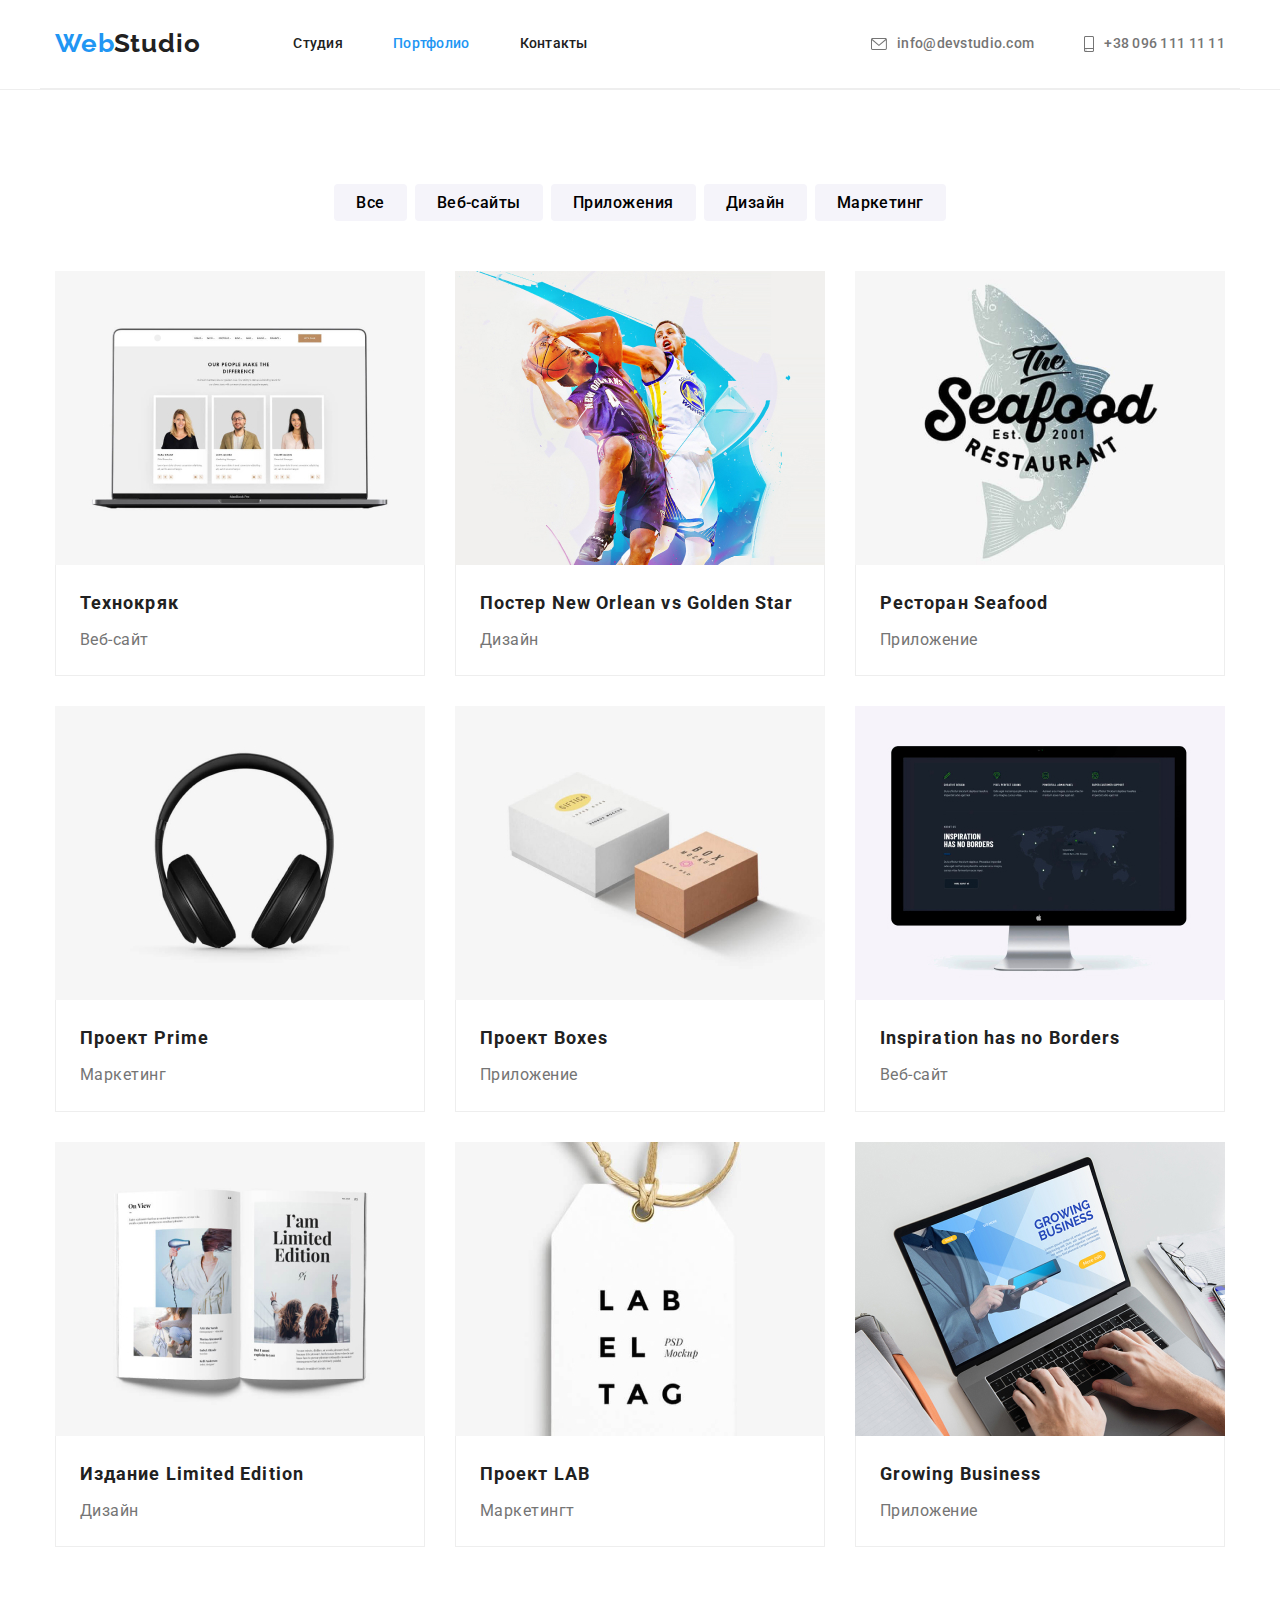
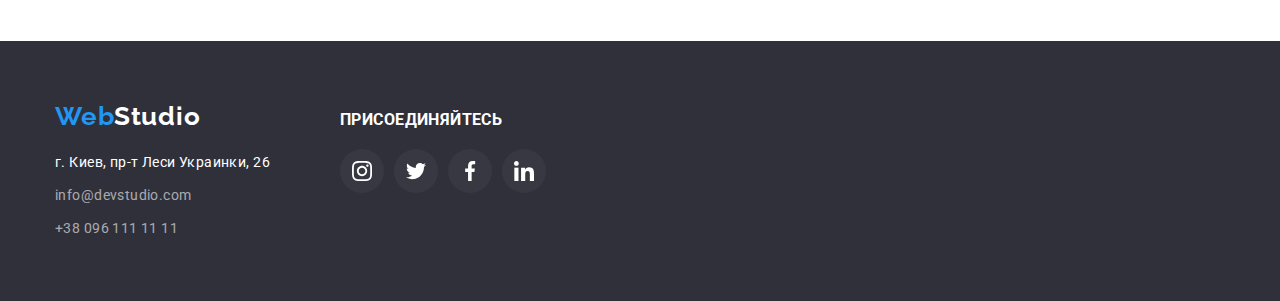
==== portfolio.html @ 9cc6665e "клонувала попередню роботу" ====
<!DOCTYPE html>
<html lang="ru">

<head>
    <meta charset="UTF-8">
    <meta http-equiv="X-UA-Compatible" content="IE=edge">
    <meta name="viewport" content="width=device-width, initial-scale=1.0">
    <title>homework#4</title>
    <link rel="stylesheet" href="https://fonts.googleapis.com/css2?family=Raleway:wght@700&family=Roboto:wght@400;500;700;900&display=swap">
    <link rel="stylesheet" href="https://cdnjs.cloudflare.com/ajax/libs/modern-normalize/1.1.0/modern-normalize.min.css">
    <link rel="stylesheet" href="./css/style.css" />
    
</head>
<body class="page">
    <!-- Шапка -->
    <header class="header">
        <div class="container header">
            <nav class="site-nav">
                <a class="logo" href="">
                    <span class="logo-accent">Web</span>
                    <span class="logo-black">Studio</span>
                </a>
        
                <ul class="link-list">
                    <li><a  class="link" href="./index.html">Студия</a></li>
                    <li><a id="portfolio" class="link" href="./portfolio.html">Портфолио</a></li>
                    <li><a class="link" href="./index.html">Контакты</a></li>
                </ul>
            </nav>
            <ul class="contact"> 
                <li><a class="contact-link icon-envelope" href="mailto:info@devstudio.com">
                        <svg class="envelope">
                            <use href="./images/icons.svg#icon-envelope-icon"></use>
                        </svg>
                        info@devstudio.com 
                    </a>
                </li>
                <li><a class="contact-link icon-smartphone" href="tel:+380961111111">
                    <svg class="smartphone">
                        <use href="./images/icons.svg#icon-smartphone-icon"></use>
                    </svg>
                    +38 096 111 11 11
                </a>
            </li>
            </ul>
        </div>
    </header>
            <!-- Project  -->
            <section class="section-project">
                <div class="container">
                    <h1 class="section-title hidden">Фильтр</h1>
                    <ul class="buttons-filter">
                        <li>
                            <button class="buttons" type="button" class="btn-filter">Все</button>
                        </li>
                        <li>
                            <button class="buttons" type="button">Веб-сайты</button>
                        </li>
                        <li>
                            <button class="buttons" type="button">Приложения</button>
                        </li>
                        <li>
                            <button class="buttons" type="button">Дизайн</button>
                        </li>
                        <li>
                            <button class="buttons" type="button">Маркетинг</button>
                        </li>
                    </ul>
                    <h1 class="section-title hidden">Наши работы</h1>
                    <ul class="project-list">
                        <li class="project-card">
                            <a href="./index.html">
                                <img src="./images/portfolio/img1.jpg" alt="Ноутбук з веб-сайтом" width="370" height="294">
                                <div class="text-box">
                                    <h2 class="project-name">Технокряк</h2> 
                                    <p class="project-direction">Веб-сайт</p>
                                </div>
                            </a>
                        </li>
                        <li class="project-card">
                            <a href="./index.html">
                                <img src="./images/portfolio/img2.jpg" alt="баскетбольні гравці" width="370" height="294">
                                <div class="text-box">
                                    <h2 class="project-name">Постер New Orlean vs Golden Star</h2>
                                    <p class="project-direction">Дизайн</p>
                                </div>
                            </a>
                        </li>
                        <li class="project-card">
                            <a href="./index.html">
                                <img src="./images/portfolio/img3.jpg" alt="риба з лого" width="370" height="294">
                                <div class="text-box">
                                    <h2 class="project-name">Ресторан Seafood</h2>
                                    <p class="project-direction">Приложение</p>
                                </div>
                            </a>
                        </li>
                        <li class="project-card">
                            <a href="./index.html">
                                <img src="./images/portfolio/img4.jpg" alt="Навушники" width="370" height="294">
                                <div class="text-box">
                                    <h2 class="project-name">Проект Prime</h2>
                                    <p class="project-direction">Маркетинг</p>
                                </div>
                            </a>
                        </li>
                        <li class="project-card">
                            <a href="./index.html">
                                <img src="./images/portfolio/img5.jpg" alt="дві коробки" width="370" height="294">
                                <div class="text-box">
                                    <h2 class="project-name">Проект Boxes</h2>
                                    <p class="project-direction">Приложение</p>
                                </div>
                            </a>
                        </li>
                        <li class="project-card">
                            <a href="./index.html">
                                <img src="./images/portfolio/img6.jpg" alt="Компютер Mac" width="370" height="294">
                                    <div class="text-box">
                                    <h2 class="project-name">Inspiration has no Borders</h2>
                                    <p class="project-direction">Веб-сайт</p>
                                </div>
                            </a>
                        </li>
                        <li class="project-card">
                            <a href="./index.html">
                                <img src="./images/portfolio/img7.jpg" alt="Журнал" width="370" height="294">
                                <div class="text-box">
                                    <h2 class="project-name">Издание Limited Edition</h2>
                                    <p class="project-direction">Дизайн</p>
                                </div>
                            </a>
                        </li>
                        <li class="project-card">
                            <a href="./index.html">
                                <img src="./images/portfolio/img8.jpg" alt="Візитка" width="370" height="294">
                                <div class="text-box">
                                    <h2 class="project-name">Проект LAB</h2>
                                    <p class="project-direction">Маркетингт</p>
                                </div>
                            </a>
                        </li>
                        <li class="project-card">
                            <a href="./index.html">
                                <img src="./images/portfolio/img9.jpg" alt="руки на ноутбуці" width="370" height="294">
                                <div class="text-box">
                                    <h2 class="project-name">Growing Business</h2>
                                    <p class="project-direction">Приложение</p>
                                </div>
                            </a>
                        </li>
                    </ul>
                </div>
            </section>
        <!-- Підвал -->
        <footer class="page-footer">
            <div class="container footer">
                <div class="address-footer">
                    <a class="logo-footer" href="">
                        <span class="logo-accent">Web</span>
                        <span class="logo-white">Studio</span>
                    </a>
                    
                    <address>
                        <ul class="adress-list">
                            <li><a  class="text-info" href="" rel="noopener noreferrer" target="_blank">г. Киев, пр-т Леси Украинки, 26</a></li>
                            <li>
                                <a class="info" href="mailto:info@devstudio.com">info@devstudio.com</a>
                            </li>
                            <li>
                                <a class="info" href="tel:+380961111111">+38 096 111 11 11</a>
                            </li>
                        </ul>
                    </address>
                </div>

                <div class="social-footer">
                    <h3 class="title">ПРИСОЕДИНЯЙТЕСЬ</h3>
                    <ul class="social-links">
                        <li><a class="link-icon" href="">
                                <svg class="instagram-footer" width="20px" height="20px">
                                    <use href="./images/icons.svg#icon-instagram-icon"></use>
                                </svg>
                            </a></li>
                        <li><a class="link-icon" href="">
                                <svg class="twitter-footer" width="20px" height="20px">
                                    <use href="./images/icons.svg#icon-twitter-icon"></use>
                                </svg>
                            </a>
                        </li>
                        <li><a class="link-icon" href="">
                                <svg class="facebook-footer" width="20px" height="20px">
                                    <use href="./images/icons.svg#icon-facebook-icon"></use>
                                </svg>
                            </a>
                        </li>
                        <li><a class="link-icon" href="">
                                <svg class="linkedin-footer" width="20px" height="20px">
                                    <use href="./images/icons.svg#icon-linkedin-icon"></use>
                                </svg>
                            </a>
                        </li>
                    </ul>
                </div>

            </div>
        </footer>
    </body>
</html>
---- css/style.css ----
/* основной цвет background: #212121; --title-text-color */

/* неактивные контакты, абзац и вторичный  background: #757575; --primari-text-color */

/* основной фон страницы background: #FFFFFF; --primari-white-color */

/* акцент background: #2196F3;--accent-color */
/* ховер героя backgraund: #188CE8; --hover-button */

/* фон шапки bgrcolor: #ececec; --header-bgrcolor */
/* фон героя и футер background: #2F303A; --hero-bgrcolor */
/* фон команда background: #F5F4FA; --staff-bdrcolor */

/* контакты в футере background: #FFFFFF99;   rgba(0, 0, 0, 0.6); --contact-footer */
/* bg-icon-footer: #ffffff0a; rgba(255, 255, 255, 0.1); --bg-icon-footer */
/* Border: #eeeeee; --border-box */
/* Bg-icon: #afb1b8; --bg-icon */
:root {
  --title-text-color: #212121;
  --primari-text-color: #757575;
  --primari-white-color: #ffffff;
  --accent-color: #2196f3;
  --header-bgrcolor: #ececec;
  --hero-bgrcolor: #2f303a;
  --staff-bdrcolor: #f5f4fa;
  --contact-footer: #ffffff99;
  --bg-icon-footer: #ffffff0a;
  --hover-button: #188ce8;
  --border-box: #eeeeee;
  --bg-icon: #afb1b8;
}

.page {
  background-color: var(--primari-white-color);
  color: var(--primari-text-color);

  font-family: Roboto, sans-serif;
  font-weight: 400;
  font-size: 14px;
  line-height: 1.17;
  letter-spacing: 0.03em;
}

ul {
  list-style: none;
  padding-left: 0px;
  margin-top: 0px;
  margin-bottom: 0px;
}
p {
  margin-top: 0px;
  margin-bottom: 0px;
}
img {
  display: block;
}

/* Header */
.header {
  border-bottom: 1px solid var(--border-box);
}
.container {
  width: 1200px;
  padding-left: 15px;
  padding-right: 15px;
  margin-left: auto;
  margin-right: auto;
}
/* Site-nav */
.logo-accent {
  margin-right: -4px;
  color: var(--accent-color);
}
.logo-black {
  color: var(--title-text-color);
}
.logo-white {
  color: var(--primari-white-color);
}

.logo-accent,
.logo-black,
.logo-white {
  font-family: Raleway, sans-serif;
  font-weight: 700;
  font-size: 26px;
  line-height: 1.17;
  letter-spacing: 0.03em;
}
.logo {
  display: inline-block;
}
.container.header {
  display: flex;
  align-items: center;
}
.site-nav {
  display: flex;
  align-items: center;
}
.link-list,
.contact {
  display: flex;
  margin: 0px;
  padding: 0px;
}
.link-list {
  margin-left: 93px;
}
.link-list .link,
.contact .contact-link {
  display: inline-flex;
  padding-top: 32px;
  padding-bottom: 32px;
}
.site-nav .link {
  color: var(--title-text-color);
}
.link-list li + li {
  margin-left: 50px;
}
.site-nav .link:hover,
.site-nav .link:focus {
  color: var(--accent-color);
}
.link {
  position: relative;
}


#studio {
  color: var(--accent-color);
}
#studio::after {
  display: block;
}
#portfolio {
  color: var(--accent-color);
}
#portfolio::after {
  display: block;
}

/* Contact */

.site-nav,
.contact {
  font-weight: 500;
  font-size: 14px;
  line-height: 1.7;
  letter-spacing: 0.02em;
}
.contact-link {
  display: inline-flex;
  align-items: center;
  color: var(--primari-text-color);
}
.contact li + li {
  margin-left: 50px;
}
.contact {
  margin-left: auto;
}
.contact .contact-link:hover,
.contact .contact-link:focus {
  color: var(--accent-color);
}

.envelope {
  width: 16px;
  height: 12px;
  margin-right: 10px;
  fill: var(--primari-text-color);
}
.icon-envelope:hover .envelope,
.icon-envelope:focus .envelope {
  fill: var(--accent-color);
}

.smartphone {
  width: 10px;
  height: 16px;
  margin-right: 10px;
  fill: var(--primari-text-color);
}
.icon-smartphone:hover .smartphone,
.icon-smartphone:focus .smartphone {
  fill: var(--accent-color);
}
a {
  text-decoration: none;
}

/* Hero */
.hero {
  padding-top: 200px;
  padding-bottom: 200px;
  text-align: center;
  margin-left: auto;
  margin-right: auto;
  max-width: 1600px;
  background-image: linear-gradient(
      to right,
      rgba(47, 48, 58, 0.4),
      rgba(47, 48, 58, 0.4)
    ),
    url(../images/hero-icon.jpg);
  background-color: var(--hero-bgrcolor);
  background-position: center;
  background-size: cover;
  background-repeat: no-repeat;
}

.hero-title {
  color: var(--primari-white-color);
  font-weight: 900;
  font-size: 44px;
  line-height: 1.37;
  letter-spacing: 0.06em;
  width: 696px;
  margin: 0px auto 30px auto;
}

/* Section */
.work-list {
  padding-left: 0px;
}

h2 {
  font-weight: 700;
  font-size: 36px;
  text-align: center;
}

/* Features */
.section.features,
.section-project {
  padding-top: 94px;
  padding-bottom: 94px;
  
}
.section-title {
  color: var(--title-text-color);
  margin-top: 0px;
  margin-bottom: 50px;
  text-align: center;
}
.section-title.hidden {
  position: absolute;
  width: 1px;
  height: 1px;
  margin: -1px;
  border: 0;
  padding: 0;
  white-space: nowrap;
  clip-path: inset(100%);
  clip: rect(0 0 0 0);
  overflow: hidden;
}
.features-list {
  display: flex;
  margin-top: 0px;
}
.features-list li {
  width: 270px;
}
.features-list li:not(:nth-last-child(1)) {
  margin-right: 30px;
}
.features-list .title {
  color: var(--title-text-color);
  font-weight: 700;
  margin-top: 0px;
  margin-bottom: 10px;
}
.features-list p {
  line-height: 1.71;
}

.features-icons {
  display: inline-flex;
  justify-content: center;
  align-items: center;
  width: 270px;
  height: 120px;
  margin-bottom: 30px;
  border: none;
  background-color: var(--staff-bdrcolor);
}

/* Work */
.section.work {
  padding-bottom: 94px;
}
.work-list li {
  display: inline-block;
  margin-right: -3px;
}
.work-list li + li {
  margin-left: 30px;
}

/* Staff */
.section-staff {
  padding-top: 94px;
  padding-bottom: 94px;
  background-color: var(--staff-bdrcolor);
}
.staff-name {
  display: flex;
  padding-left: 0px;
  margin-top: 0px;
  margin-bottom: 0px;
  
}
.staff-persons {
  background-color: var(--primari-white-color);
  box-shadow: 0px 1px 3px #00000033, 0px 1px 1px #00000024,
    0px 2px 1px #0000001f;
}
.staff-persons:not(:first-child) {
  margin-left: 30px;
}
.staff-box {
  padding: 30px 32px;
}
.staff-box .name {
  color: var(--title-text-color);
  font-weight: 500;
  font-size: 16px;
  margin-top: 0px;
  margin-bottom: 10px;
  text-align: center;
}
.staff-name .position {
  font-size: 16px;
  text-align: center;
  margin-bottom: 16px;
}

.social-team {
  display: inline-flex;
  justify-content: center;
}
.social-team li + li {
  margin-left: 10px;
}
.person-link {
  display: inline-flex;
  justify-content: center;
  align-items: center;
  width: 44px;
  height: 44px;
  background-color: var(--primari-white-color);
  border-radius: 50%;
}
.person-link:hover,
.person-link:focus {
  background-color: var(--accent-color);
}

.instagram,
.twitter,
.facebook,
.linkedin {
  fill: var(--bg-icon);
}
.person-link:hover .instagram,
.person-link:focus .instagram,
.person-link:hover .twitter,
.person-link:focus .twitter,
.person-link:hover .facebook,
.person-link:focus .facebook,
.person-link:hover .linkedin,
.person-link:focus .linkedin,
.person-link:focus .icon-linkedin-icon {
  fill: var(--primari-white-color);
}

/* Clients */
.section.clients {
  padding: 94px 0px;
}
.clients-icons li + li {
  margin-left: 30px;
}
.clients-icons li {
  display: inline-flex;
}
.client-link {
  display: flex;
  justify-content: center;
  align-items: center;
  width: 170px;
  height: 92px;
  border: 1px solid var(--bg-icon);
  margin-right: -4px;
  border-radius: 4px;
}
/* .clients-icons:hover .client-link.one,
.clients-icons:focus .client-link.one {
  border: 1px solid var(--accent-color);
} */
.client-link:hover,
.client-link:focus {
  border: 1px solid var(--accent-color);
}
.logo {
  fill: var(--bg-icon);
}
.client-link:hover .logo,
.client-link:focus .logo {
  fill: var(--accent-color);
}

/* Footer */

.page-footer {
  padding-top: 60px;
  padding-bottom: 60px;

  background-color: var(--hero-bgrcolor);
}
.container.footer {
  display: flex;
  align-items: baseline;
}
.logo-footer {
  display: block;
  margin-bottom: 20px;
}
.adress-list {
  padding-left: 0px;
}
.adress-list li + li {
  margin-top: 9px;
}
.adress-list .text-info {
  color: var(--primari-white-color);
  font-style: normal;
  line-height: 1.71;
}
.adress-list .info {
  color: var(--contact-footer);
  font-style: normal;
  line-height: 1.71;
}
.adress-list .info:hover,
.adress-list .info:focus {
  color: var(--accent-color);
}

.social-footer .title {
  color: var(--primari-white-color);
  font-weight: 700;
  margin-top: 0px;
  margin-bottom: 20px;
}
.social-footer {
  margin-left: 70px;
}
.social-links {
  display: inline-flex;
  justify-content: center;
}
.social-links li + li {
  margin-left: 10px;
}
.link-icon {
  display: inline-flex;
  justify-content: center;
  align-items: center;
  width: 44px;
  height: 44px;
  background-color: var(--bg-icon-footer);
  border-radius: 50%;
}

.instagram-footer,
.twitter-footer,
.facebook-footer,
.linkedin-footer {
  fill: var(--primari-white-color);
}

.link-icon:hover,
.link-icon:focus {
  background-color: var(--accent-color);
}
/* .social-links:focus .footer-icons {
  background-color: var(--accent-color);
} */
/* Button */
.button {
  width: 200px;
  height: 50px;

  color: var(--primari-white-color);
  background-color: var(--accent-color);
  border-radius: 4px;
  font-weight: 700;
  font-size: 16px;
  line-height: 1.88;
  letter-spacing: 0.06em;
  cursor: pointer;
  text-align: center;
  
}
.button:hover,
.button:focus {
  background-color: var(--hover-button);
}

.buttons {
font-family: inherit; /*Наследование шрифта через родителя */
font-weight: 500;
font-size: 16px;
line-height: 1.6;
text-align: center;
letter-spacing: 0.03em;
background-color: var(--staff-bdrcolor);
padding: 6px 22px;
border-radius: 4px;
border: 0px;
cursor: pointer;
}
.buttons:hover,
.buttons:focus {
  color: var(--primari-white-color);
  background-color: var(--accent-color);
  box-shadow: 0px 2px 2px 0px #0000001f, 0px 1px 2px 0px #00000014,
    0px 3px 1px 0px #0000001a;
}

/* PORTFOLIO */
/* Filter */

.filter {
  width: 611px;
  height: 54px;
  margin: 94px auto 34px;
}
.project {
  margin-bottom: 94px;
}
.buttons-filter {
  margin: 0px auto 50px;
  display: flex;
  justify-content: center;
}
.buttons-filter li + li {
  margin-left: 8px;
}

/* Project */
.text-box {
  padding: 20px 24px;
  border-right: 1px solid var(--border-box);
  border-bottom: 1px solid var(--border-box);
  border-left: 1px solid var(--border-box);
}
.project-name {
  color: var(--title-text-color);
  font-weight: 700;
  font-size: 18px;
  line-height: 2;
  vertical-align: top;
  text-align: left;
  letter-spacing: 0.06em;
  margin-top: 0px;
  margin-bottom: 4px;
}

.project-text {
  color: var(--primari-white-color);
}

.project-direction {
  font-size: 16px;
  line-height: 1.88;
  text-align: left;
  vertical-align: top;
  letter-spacing: 0.03em;

  color: var(--primari-text-color);
}

.project-text:hover {
  color: var(--primari-white-color);
  background-color: var(--accent-color);
}
.project-list {
  display: flex;
  flex-wrap: wrap;
}
.project-list li:not(:nth-of-type(3n)) {
  margin-right: 30px;
}
.project-list li:not(:nth-last-child(-n + 3)) {
  margin-bottom: 30px;
}
.project-card a {
  display: block;
}
.project-card a:hover,
.project-card a:focus {
  box-shadow: 1px 4px 6px 0px #00000029, 0px 4px 4px 0px #0000000f,
    0px 1px 1px 0px #0000001f;
}
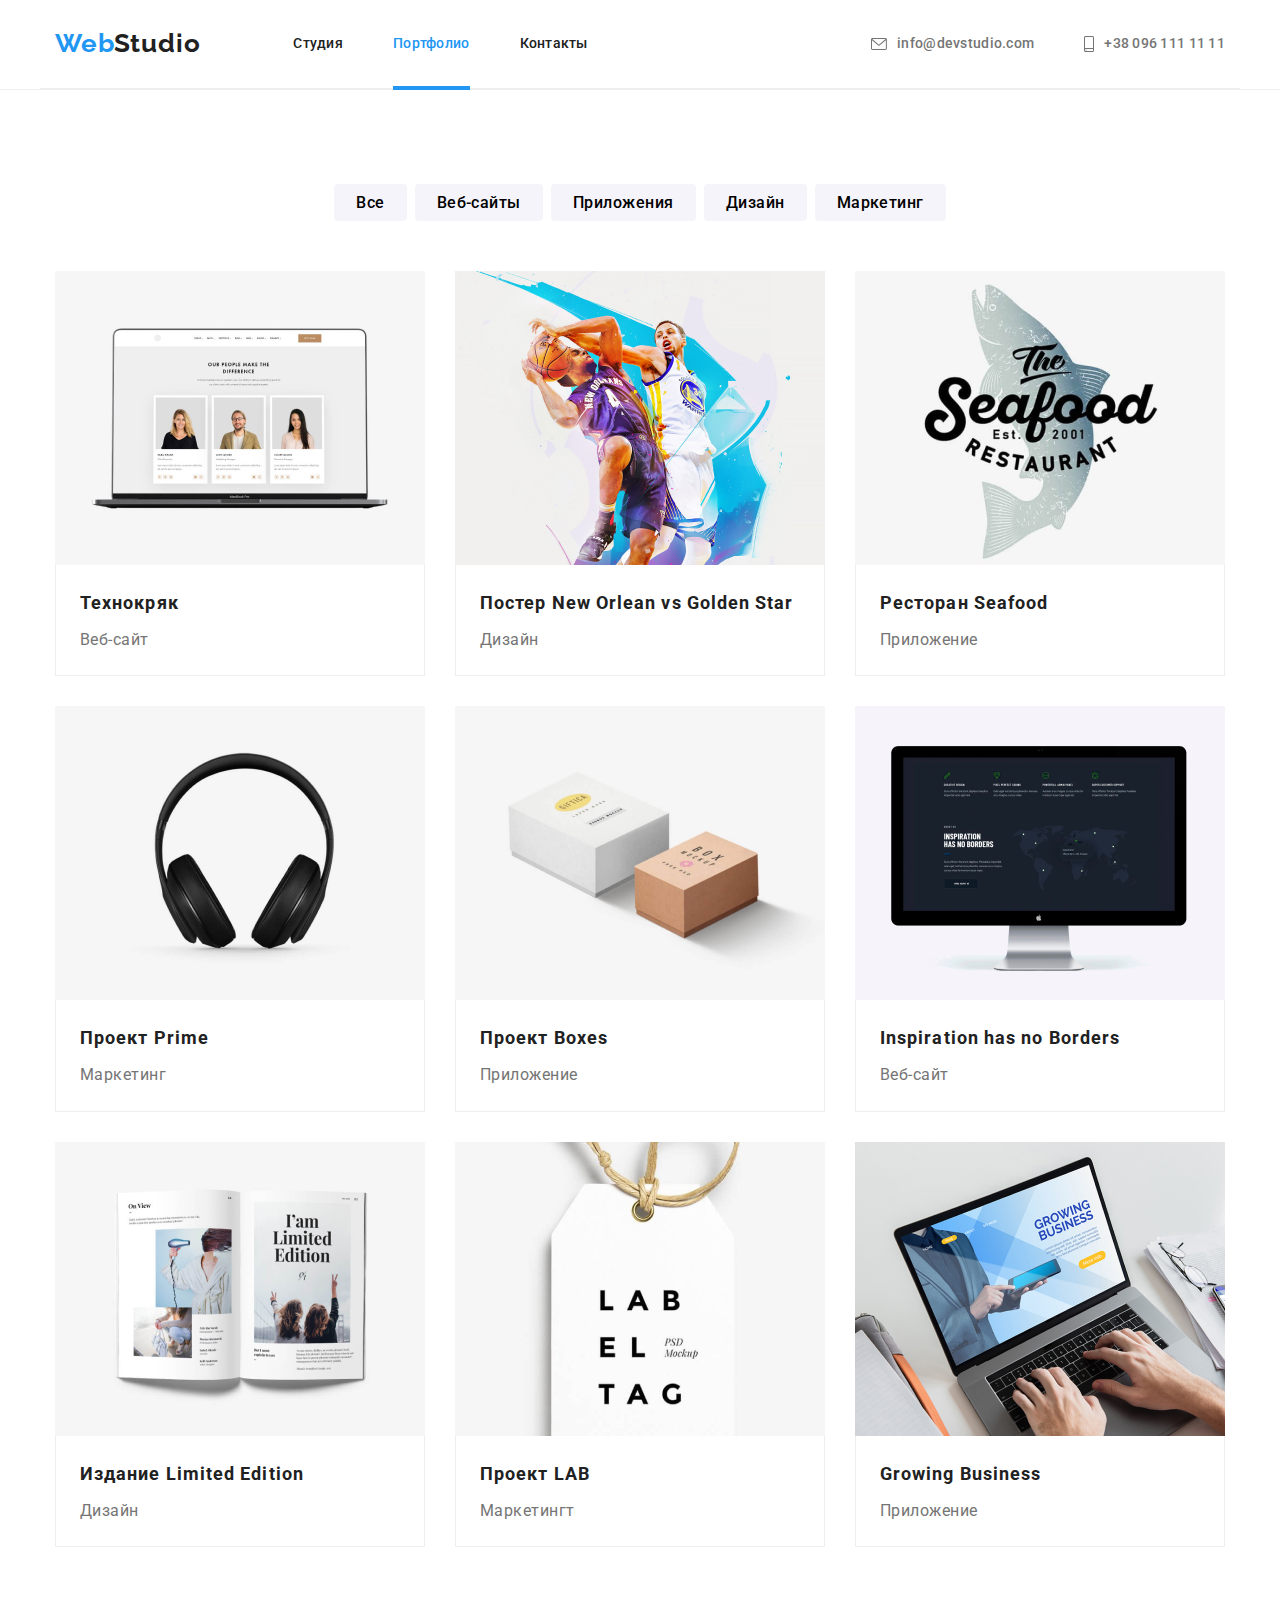
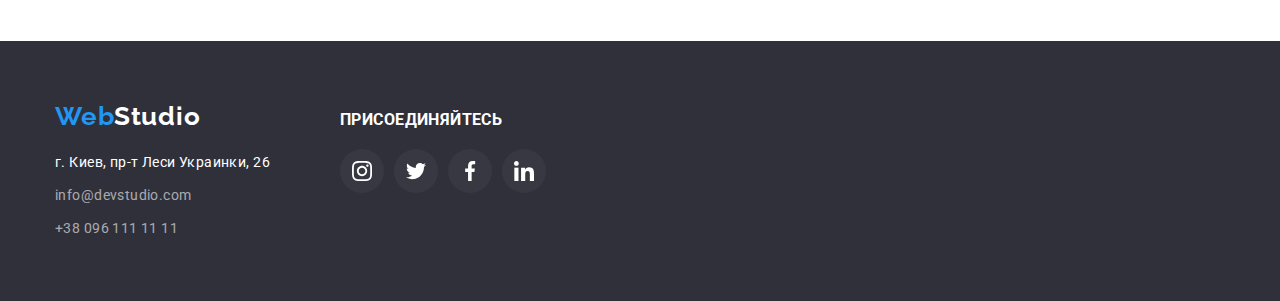
==== commit f049ac25: "завершила роботу" ====
--- a/portfolio.html
+++ b/portfolio.html
@@ -5,7 +5,7 @@
     <meta charset="UTF-8">
     <meta http-equiv="X-UA-Compatible" content="IE=edge">
     <meta name="viewport" content="width=device-width, initial-scale=1.0">
-    <title>homework#4</title>
+    <title>homework#5</title>
     <link rel="stylesheet" href="https://fonts.googleapis.com/css2?family=Raleway:wght@700&family=Roboto:wght@400;500;700;900&display=swap">
     <link rel="stylesheet" href="https://cdnjs.cloudflare.com/ajax/libs/modern-normalize/1.1.0/modern-normalize.min.css">
     <link rel="stylesheet" href="./css/style.css" />
@@ -69,8 +69,12 @@
                     <h1 class="section-title hidden">Наши работы</h1>
                     <ul class="project-list">
                         <li class="project-card">
-                            <a href="./index.html">
-                                <img src="./images/portfolio/img1.jpg" alt="Ноутбук з веб-сайтом" width="370" height="294">
+                            <a class="project-link" href="./index.html">
+                                <div class="project-description">
+                                    <img src="./images/portfolio/img1.jpg" alt="Ноутбук з веб-сайтом" width="370" height="294">
+                                    <p class="description">Ресурс предлагает комплексные предложения с разным уровнем функционала и сервисов. Все это позволит посетителю получить
+                                    исчерпывающие сведения о компании или частном лице.</p>
+                                </div>
                                 <div class="text-box">
                                     <h2 class="project-name">Технокряк</h2> 
                                     <p class="project-direction">Веб-сайт</p>
@@ -78,8 +82,12 @@
                             </a>
                         </li>
                         <li class="project-card">
-                            <a href="./index.html">
-                                <img src="./images/portfolio/img2.jpg" alt="баскетбольні гравці" width="370" height="294">
+                            <a class="project-link" href="./index.html">
+                                <div class="project-description">
+                                    <img src="./images/portfolio/img2.jpg" alt="баскетбольні гравці" width="370" height="294">
+                                    <p class="description">Ресурс предлагает комплексные предложения с разным уровнем функционала и сервисов. Все это позволит посетителю получить
+                                    исчерпывающие сведения о компании или частном лице.</p>
+                                </div>
                                 <div class="text-box">
                                     <h2 class="project-name">Постер New Orlean vs Golden Star</h2>
                                     <p class="project-direction">Дизайн</p>
@@ -87,8 +95,12 @@
                             </a>
                         </li>
                         <li class="project-card">
-                            <a href="./index.html">
-                                <img src="./images/portfolio/img3.jpg" alt="риба з лого" width="370" height="294">
+                            <a class="project-link" href="./index.html">
+                                <div class="project-description">
+                                    <img src="./images/portfolio/img3.jpg" alt="риба з лого" width="370" height="294">
+                                    <p class="description">Ресурс предлагает комплексные предложения с разным уровнем функционала и сервисов. Все это позволит посетителю получить
+                                    исчерпывающие сведения о компании или частном лице.</p>
+                                </div>
                                 <div class="text-box">
                                     <h2 class="project-name">Ресторан Seafood</h2>
                                     <p class="project-direction">Приложение</p>
@@ -96,8 +108,12 @@
                             </a>
                         </li>
                         <li class="project-card">
-                            <a href="./index.html">
-                                <img src="./images/portfolio/img4.jpg" alt="Навушники" width="370" height="294">
+                            <a class="project-link" href="./index.html">
+                                <div class="project-description">
+                                    <img src="./images/portfolio/img4.jpg" alt="Навушники" width="370" height="294">
+                                    <p class="description">Ресурс предлагает комплексные предложения с разным уровнем функционала и сервисов. Все это позволит посетителю получить
+                                    исчерпывающие сведения о компании или частном лице.</p>
+                                </div>
                                 <div class="text-box">
                                     <h2 class="project-name">Проект Prime</h2>
                                     <p class="project-direction">Маркетинг</p>
@@ -105,35 +121,51 @@
                             </a>
                         </li>
                         <li class="project-card">
-                            <a href="./index.html">
-                                <img src="./images/portfolio/img5.jpg" alt="дві коробки" width="370" height="294">
+                            <a class="project-link" href="./index.html">
+                                <div class="project-description">
+                                    <img src="./images/portfolio/img5.jpg" alt="дві коробки" width="370" height="294">
+                                    <p class="description">Ресурс предлагает комплексные предложения с разным уровнем функционала и сервисов. Все это позволит посетителю получить
+                                    исчерпывающие сведения о компании или частном лице.</p>
+                                </div>
                                 <div class="text-box">
                                     <h2 class="project-name">Проект Boxes</h2>
                                     <p class="project-direction">Приложение</p>
                                 </div>
                             </a>
                         </li>
-                        <li class="project-card">
-                            <a href="./index.html">
-                                <img src="./images/portfolio/img6.jpg" alt="Компютер Mac" width="370" height="294">
-                                    <div class="text-box">
+                    <li class="project-card">
+                            <a class="project-link" href="./index.html">
+                                <div class="project-description">
+                                    <img src="./images/portfolio/img6.jpg" alt="Компютер Mac" width="370" height="294">
+                                    <p class="description">Ресурс предлагает комплексные предложения с разным уровнем функционала и сервисов. Все это позволит посетителю получить
+                                    исчерпывающие сведения о компании или частном лице.</p>
+                                </div>
+                                <div class="text-box">
                                     <h2 class="project-name">Inspiration has no Borders</h2>
                                     <p class="project-direction">Веб-сайт</p>
                                 </div>
                             </a>
                         </li>
                         <li class="project-card">
-                            <a href="./index.html">
-                                <img src="./images/portfolio/img7.jpg" alt="Журнал" width="370" height="294">
+                            <a class="project-link" href="./index.html">
+                                <div class="project-description">
+                                    <img src="./images/portfolio/img7.jpg" alt="Журнал" width="370" height="294">
+                                    <p class="description">Ресурс предлагает комплексные предложения с разным уровнем функционала и сервисов. Все это позволит посетителю получить
+                                    исчерпывающие сведения о компании или частном лице.</p>
+                                </div>
                                 <div class="text-box">
                                     <h2 class="project-name">Издание Limited Edition</h2>
                                     <p class="project-direction">Дизайн</p>
                                 </div>
                             </a>
                         </li>
-                        <li class="project-card">
-                            <a href="./index.html">
-                                <img src="./images/portfolio/img8.jpg" alt="Візитка" width="370" height="294">
+                    <li class="project-card">
+                            <a class="project-link" href="./index.html">
+                                <div class="project-description">
+                                    <img src="./images/portfolio/img8.jpg" alt="Візитка" width="370" height="294">
+                                    <p class="description">Ресурс предлагает комплексные предложения с разным уровнем функционала и сервисов. Все это позволит посетителю получить
+                                    исчерпывающие сведения о компании или частном лице.</p>
+                                </div>
                                 <div class="text-box">
                                     <h2 class="project-name">Проект LAB</h2>
                                     <p class="project-direction">Маркетингт</p>
@@ -141,8 +173,12 @@
                             </a>
                         </li>
                         <li class="project-card">
-                            <a href="./index.html">
-                                <img src="./images/portfolio/img9.jpg" alt="руки на ноутбуці" width="370" height="294">
+                            <a class="project-link" href="./index.html">
+                                <div class="project-description">
+                                    <img src="./images/portfolio/img9.jpg" alt="руки на ноутбуці" width="370" height="294">
+                                    <p class="description">Ресурс предлагает комплексные предложения с разным уровнем функционала и сервисов. Все это позволит посетителю получить
+                                    исчерпывающие сведения о компании или частном лице.</p>
+                                </div>
                                 <div class="text-box">
                                     <h2 class="project-name">Growing Business</h2>
                                     <p class="project-direction">Приложение</p>
@@ -152,6 +188,7 @@
                     </ul>
                 </div>
             </section>
+        </main>
         <!-- Підвал -->
         <footer class="page-footer">
             <div class="container footer">
--- a/css/style.css
+++ b/css/style.css
@@ -28,6 +28,8 @@
   --hover-button: #188ce8;
   --border-box: #eeeeee;
   --bg-icon: #afb1b8;
+  --bg-overflay: #2196f3e5;
+  --timing-function: cubic-bezier(0.4, 0, 0.2, 1);
 }
 
 .page {
@@ -113,32 +115,54 @@
   padding-top: 32px;
   padding-bottom: 32px;
 }
-.site-nav .link {
+/* / .site-nav .link { 
   color: var(--title-text-color);
 }
-.link-list li + li {
-  margin-left: 50px;
-}
+
 .site-nav .link:hover,
 .site-nav .link:focus {
   color: var(--accent-color);
+}   */
+.link-list .link {
+  color: var(--title-text-color);
+
+  transition: color 250ms var(--timing-function);
+}
+.link-list li + li {
+  margin-left: 50px;
+}
+.link-list .link:hover,
+.link-list .link:focus {
+  color: var(--accent-color);
 }
 .link {
   position: relative;
 }
-
+.link::after {
+  content: "";
+
+  position: absolute;
+  left: 0px;
+  bottom: -2px;
+
+  display: block;
+  width: 100%;
+  height: 4px;
+  background-color: var(--accent-color);
+  opacity: 0;
+}
 
 #studio {
   color: var(--accent-color);
 }
 #studio::after {
-  display: block;
+  opacity: 1;
 }
 #portfolio {
   color: var(--accent-color);
 }
 #portfolio::after {
-  display: block;
+  opacity: 1;
 }
 
 /* Contact */
@@ -299,6 +323,22 @@
 .work-list li + li {
   margin-left: 30px;
 }
+.work-box {
+    position: relative;
+  }
+  .work-text {
+    position: absolute;
+    bottom: 0;
+    display: flex;
+    justify-content: center;
+    align-items: center;
+    width: 100%;
+    height: 70px;
+  
+    font-weight: 700;
+    color: var(--primari-white-color);
+    background: #2f303acc;
+  }
 
 /* Staff */
 .section-staff {
@@ -551,7 +591,6 @@
 .buttons-filter li + li {
   margin-left: 8px;
 }
-
 /* Project */
 .text-box {
   padding: 20px 24px;
@@ -571,10 +610,6 @@
   margin-bottom: 4px;
 }
 
-.project-text {
-  color: var(--primari-white-color);
-}
-
 .project-direction {
   font-size: 16px;
   line-height: 1.88;
@@ -585,25 +620,109 @@
   color: var(--primari-text-color);
 }
 
-.project-text:hover {
-  color: var(--primari-white-color);
-  background-color: var(--accent-color);
-}
 .project-list {
   display: flex;
   flex-wrap: wrap;
 }
+
 .project-list li:not(:nth-of-type(3n)) {
   margin-right: 30px;
 }
 .project-list li:not(:nth-last-child(-n + 3)) {
   margin-bottom: 30px;
 }
-.project-card a {
+.project-link {
   display: block;
-}
-.project-card a:hover,
-.project-card a:focus {
+  box-shadow: none;
+  transition: box-shadow 250ms var(--timing-function);
+}
+.project-link:hover,
+.project-link:focus {
   box-shadow: 1px 4px 6px 0px #00000029, 0px 4px 4px 0px #0000000f,
     0px 1px 1px 0px #0000001f;
+}
+/* Overflay */
+.project-description {
+  position: relative;
+  overflow: hidden;
+}
+.project-description::before {
+  content: "";
+  position: absolute;
+  width: 100%;
+  height: 100%;
+
+  transform: translateY(100%);
+  transition: transform 250ms var(--timing-function);
+
+  background-color: var(--bg-overflay);
+}
+.project-link:hover .project-description::before,
+.project-link:focus .project-description::before {
+  transform: translateY(0);
+}
+.description {
+  position: absolute;
+  top: 50%;
+  left: 50%;
+  transform: translate(-50%, 100%);
+  transition: transform 250ms var(--timing-function);
+
+  width: 322px;
+  font-size: 18px;
+  line-height: 1.56em;
+  color: var(--primari-white-color);
+}
+.project-link:hover .description,
+.project-link:focus .description {
+  transform: translate(-50%, -50%);
+}
+
+/* Modal window */
+.backdrop {
+  position: fixed;
+  top: 0;
+  left: 0;
+  width: 100%;
+  height: 100%;
+
+  background-color: #000000a0;
+  opacity: 1;
+  transition: opacity 250ms var(--timing-function);
+}
+.backdrop.is-hidden {
+  opacity: 0;
+  pointer-events: none;
+}
+.backdrop.is-hidden .modal {
+  transform: translate(-50%, -50%) scale(1.1);
+}
+.modal {
+  position: absolute;
+  top: 50%;
+  left: 50%;
+  transform: translate(-50%, -50%) scale(1);
+  transition: transform 250ms var(--timing-function),
+    scale 250ms var(--timing-function);
+
+  width: 528px;
+  height: 581px;
+
+  background-color: #fff;
+}
+.button-close {
+  position: absolute;
+  top: 0;
+  right: 0;
+  width: 30px;
+  height: 30px;
+  margin-top: 8px;
+  margin-right: 8px;
+  border: none;
+  background-color: #ffffff00;
+}
+.button-close svg {
+  position: absolute;
+  bottom: 0;
+  left: 0;
 }